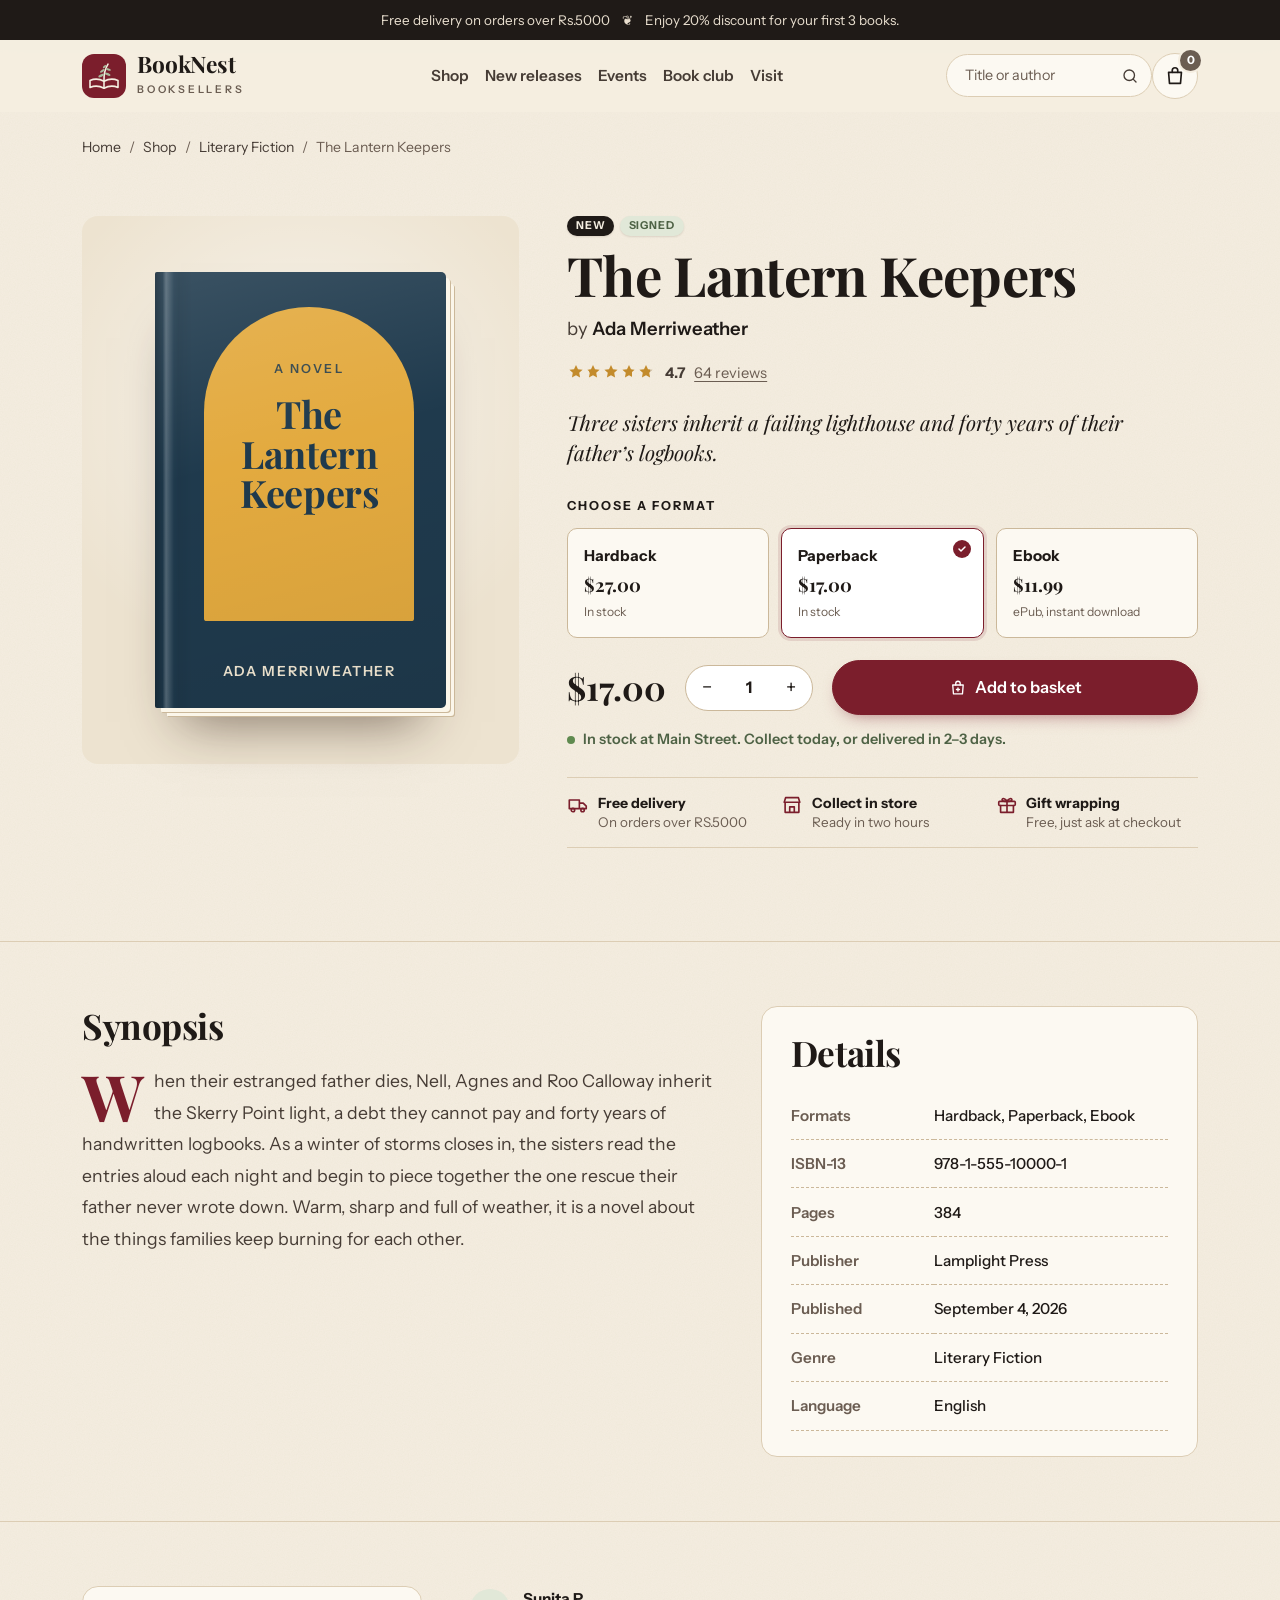
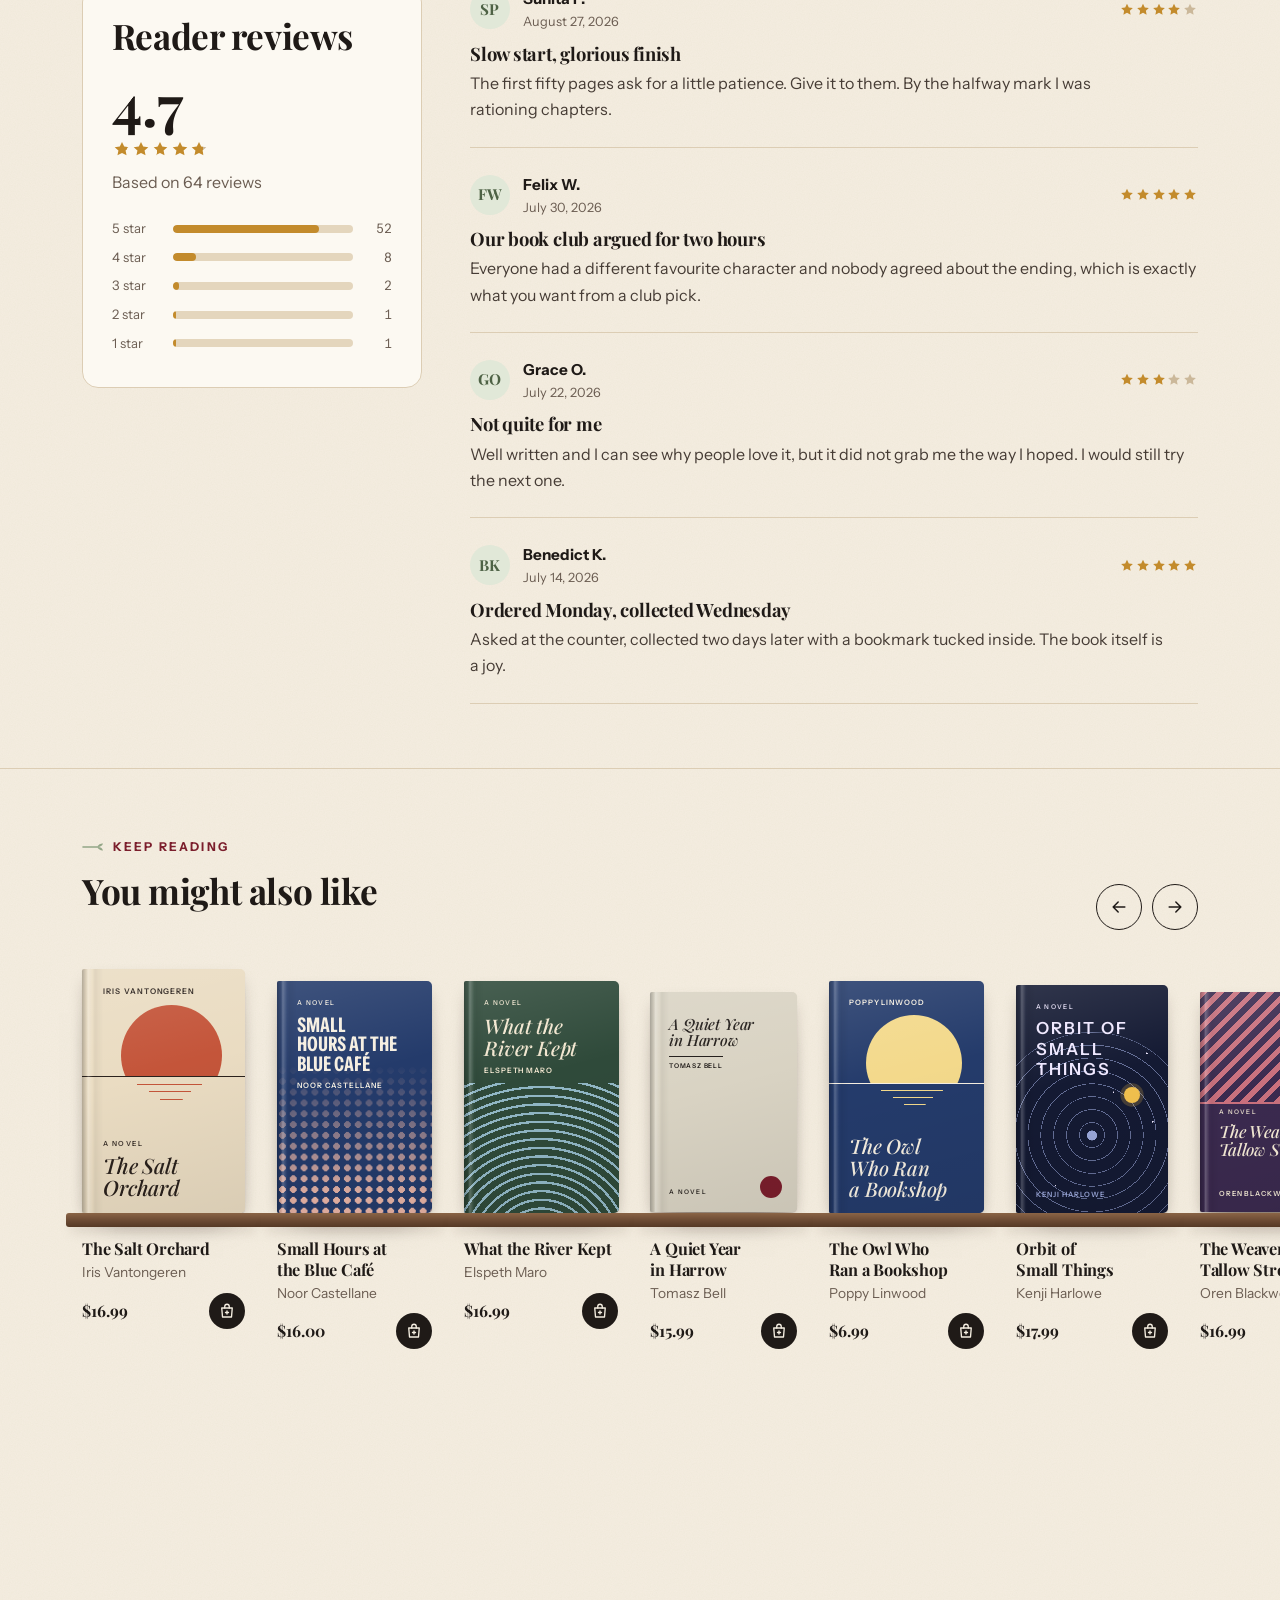
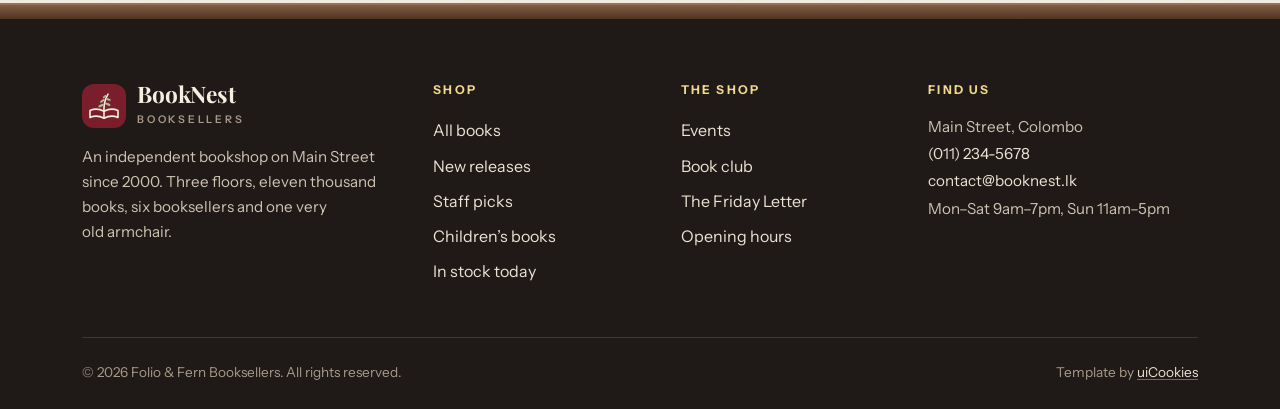
==== src/main/resources/static/book.html @ d65cfc0c "Frontend Added with integration to the books module. (Adding,viewing, editing and deleting books thr" ====
<!DOCTYPE html>
<html lang="en">
<head>
  <script>document.documentElement.classList.add('js')</script>
  <meta charset="utf-8">
  <meta name="viewport" content="width=device-width, initial-scale=1">
  <title>The Lantern Keepers by Ada Merriweather &mdash; Folio &amp; Fern Booksellers</title>
  <meta name="description" content="Three sisters inherit a failing lighthouse and forty years of their father’s logbooks. Buy The Lantern Keepers by Ada Merriweather in hardback, paperback or ebook from Folio &amp; Fern Booksellers.">
  <meta name="theme-color" content="#f5eee1">
  <link rel="icon" href="data:image/svg+xml,%3Csvg xmlns='http://www.w3.org/2000/svg' viewBox='0 0 44 44'%3E%3Crect width='44' height='44' rx='12' fill='%237b1e2c'/%3E%3Cpath d='M8 26.5c4.6-2 9.3-1.8 14 .8 4.7-2.6 9.4-2.8 14-.8v7c-4.6-2-9.3-1.8-14 .8-4.7-2.6-9.4-2.8-14-.8Z M22 26.6c-.2-6.2 1-11.6 4-16.4' fill='none' stroke='%23f5eee1' stroke-width='2'/%3E%3C/svg%3E">

  <link rel="preconnect" href="https://fonts.googleapis.com">
  <link rel="preconnect" href="https://fonts.gstatic.com" crossorigin>
  <link href="https://fonts.googleapis.com/css2?family=Instrument+Sans:wdth,wght@75..100,400..700&family=Playfair+Display:ital,wght@0,400..900;1,400..900&display=swap" rel="stylesheet">

  <link rel="stylesheet" href="css/vendor/bootstrap.min.css">
  <link rel="stylesheet" href="css/style.css">
</head>
<body>
  <a class="skip-link" href="#main">Skip to main content</a>

  <!-- ============================ ANNOUNCEMENT ============================ -->
  <aside class="announce" aria-label="Shop news">
    <div class="container">
      <p>Free delivery on orders over Rs.5000&nbsp; &nbsp; ❦&nbsp; &nbsp; Enjoy 20% discount for your first 3 books.</p>
    </div>
  </aside>

  <!-- ============================ HEADER ============================ -->
  <header class="site-header" data-header>
    <nav class="navbar navbar-expand-lg" aria-label="Main">
      <div class="container">
        <a class="brand" href="index.html" aria-label="Folio &amp; Fern Booksellers, home">
          <svg class="brand-mark" viewBox="0 0 44 44" aria-hidden="true">
            <rect width="44" height="44" rx="12" fill="#7b1e2c"/>
            <g fill="none" stroke="#f5eee1" stroke-width="1.6" stroke-linecap="round" stroke-linejoin="round">
              <path d="M8 26.5c4.6-2 9.3-1.8 14 .8 4.7-2.6 9.4-2.8 14-.8v7c-4.6-2-9.3-1.8-14 .8-4.7-2.6-9.4-2.8-14-.8Z"/>
              <path d="M22 27.3v7"/>
              <path d="M22 26.6c-.2-6.2 1-11.6 4-16.4"/>
            </g>
            <g fill="#a9bb9c">
              <ellipse cx="19.1" cy="21.6" rx="3.1" ry="1.25" transform="rotate(-28 19.1 21.6)"/>
              <ellipse cx="25.6" cy="20.2" rx="3.1" ry="1.25" transform="rotate(22 25.6 20.2)"/>
              <ellipse cx="20.4" cy="16.9" rx="2.7" ry="1.1" transform="rotate(-34 20.4 16.9)"/>
              <ellipse cx="26.4" cy="15.4" rx="2.5" ry="1.05" transform="rotate(18 26.4 15.4)"/>
              <ellipse cx="22.6" cy="12.6" rx="2.1" ry=".95" transform="rotate(-40 22.6 12.6)"/>
            </g>
          </svg>
          <span>
            <span class="brand-name">BookNest</span>
            <span class="brand-sub">Booksellers</span>
          </span>
        </a>

        <div class="header-actions order-lg-last">
          <button class="cart-btn" type="button" data-bs-toggle="offcanvas" data-bs-target="#cart" aria-controls="cart" aria-label="Open basket, 0 items" data-cart-button>
            <svg viewBox="0 0 24 24" fill="none" stroke="currentColor" stroke-width="1.8" stroke-linecap="round" stroke-linejoin="round" aria-hidden="true"><path d="M5 8h14l-1 12H6L5 8Z"/><path d="M9 8V6a3 3 0 0 1 6 0v2"/></svg>
            <span class="cart-count is-empty" data-cart-count aria-hidden="true">0</span>
          </button>
          <button class="navbar-toggler" type="button" data-bs-toggle="collapse" data-bs-target="#main-nav" aria-controls="main-nav" aria-expanded="false" aria-label="Toggle navigation">
            <span class="toggler-bar"></span>
            <span class="toggler-bar"></span>
            <span class="toggler-bar"></span>
          </button>
        </div>

        <div class="collapse navbar-collapse" id="main-nav">
          <ul class="navbar-nav mx-lg-auto">
            <li class="nav-item"><a class="nav-link" href="shop.html">Shop</a></li>
            <li class="nav-item"><a class="nav-link" href="index.html#new">New releases</a></li>
            <li class="nav-item"><a class="nav-link" href="index.html#events">Events</a></li>
            <li class="nav-item"><a class="nav-link" href="index.html#book-club">Book club</a></li>
            <li class="nav-item"><a class="nav-link" href="index.html#visit">Visit</a></li>
          </ul>
          <form class="nav-search" action="shop.html" method="get" role="search">
            <label class="visually-hidden" for="nav-q">Search books</label>
            <input id="nav-q" name="q" type="search" placeholder="Title or author" autocomplete="off">
            <button type="submit" aria-label="Search"><svg viewBox="0 0 24 24" fill="none" stroke="currentColor" stroke-width="1.8" stroke-linecap="round" stroke-linejoin="round" aria-hidden="true"><circle cx="11" cy="11" r="7"/><path d="m20 20-3.5-3.5"/></svg></button>
          </form>
        </div>
      </div>
    </nav>
  </header>

  <main id="main" data-book-page="the-lantern-keepers">
    <div class="container pt-4">
      <nav aria-label="Breadcrumb">
        <ol class="breadcrumb">
          <li class="breadcrumb-item"><a href="index.html">Home</a></li>
          <li class="breadcrumb-item"><a href="shop.html">Shop</a></li>
          <li class="breadcrumb-item"><a href="shop.html?genre=fiction" data-b-genre-link data-b="genre">Literary Fiction</a></li>
          <li class="breadcrumb-item active" aria-current="page" data-b="crumb">The Lantern Keepers</li>
        </ol>
      </nav>
    </div>

    <section class="book-main" aria-labelledby="book-title">
      <div class="container">
        <div class="row gy-5 gx-lg-5">
          <div class="col-lg-5">
            <div class="book-stage">
              <div class="book-object"><div data-cover="the-lantern-keepers" class="cover cover--arch " data-f="serif" style="--bg:#1f3a4d;--fg:#f4ead5;--ac:#e3aa3f;--ts:13.00cqi;" aria-hidden="true"><span class="cover-art"></span><span class="cover-text"><span class="cover-kicker">A Novel</span><span class="cover-title"><span>The</span> <span>Lantern</span> <span>Keepers</span></span><span class="cover-author">Ada Merriweather</span></span></div></div>
            </div>
          </div>
          <div class="col-lg-7 book-info">
            <div class="book-tags" data-b="tags"><span class="tag tag--new">New</span><span class="tag tag--signed">Signed</span></div>
            <h1 id="book-title" data-b="title">The Lantern Keepers</h1>
            <p class="book-by">by <strong data-b="author">Ada Merriweather</strong></p>
            <div class="book-rating">
              <span data-b="stars"><span class="stars" role="img" aria-label="Rated 4.7 out of 5"><span class="stars-fill" style="width:94%"></span></span></span>
              <strong data-b="rating">4.7</strong>
              <a href="#reviews" data-b="reviews">64 reviews</a>
            </div>
            <p class="book-blurb" data-b="blurb">Three sisters inherit a failing lighthouse and forty years of their father’s logbooks.</p>

            <fieldset class="format-picker">
              <legend>Choose a format</legend>
              <div class="format-options" data-format-options>
                <label class="format-option">
                  <input type="radio" name="format" value="hb">
                  <span class="format-name">Hardback</span>
                  <span class="format-price">$27.00</span>
                  <span class="format-meta">In stock</span>
                </label>
                <label class="format-option">
                  <input type="radio" name="format" value="pb" checked>
                  <span class="format-name">Paperback</span>
                  <span class="format-price">$17.00</span>
                  <span class="format-meta">In stock</span>
                </label>
                <label class="format-option">
                  <input type="radio" name="format" value="eb">
                  <span class="format-name">Ebook</span>
                  <span class="format-price">$11.99</span>
                  <span class="format-meta">ePub, instant download</span>
                </label>
              </div>
            </fieldset>

            <div class="buy-row">
              <p class="buy-price" data-b="price">$17.00</p>
              <div class="qty">
                <button type="button" data-qty-step="-1" aria-label="Decrease quantity">&minus;</button>
                <label class="visually-hidden" for="qty">Quantity</label>
                <input id="qty" type="number" min="1" max="10" value="1" inputmode="numeric" data-qty-input>
                <button type="button" data-qty-step="1" aria-label="Increase quantity">+</button>
              </div>
              <button type="button" class="btn btn-primary btn-lg" data-add-detail><svg viewBox="0 0 24 24" fill="none" stroke="currentColor" stroke-width="1.8" stroke-linecap="round" stroke-linejoin="round" aria-hidden="true"><path d="M5 8h14l-1 12H6L5 8Z"/><path d="M9 8V6a3 3 0 0 1 6 0v2"/><path d="M12 12v4M10 14h4"/></svg> Add to basket</button>
            </div>
            <p class="stock-line is-in" data-b="stock">In stock at Main Street. Collect today, or delivered in 2–3 days.</p>

            <ul class="perks">
              <li><svg viewBox="0 0 24 24" fill="none" stroke="currentColor" stroke-width="1.8" stroke-linecap="round" stroke-linejoin="round" aria-hidden="true"><path d="M2.5 6.5h11v9.5h-11zM13.5 10h4.2l3.3 3.3V16h-7.5"/><circle cx="6.5" cy="17.5" r="1.9"/><circle cx="17" cy="17.5" r="1.9"/></svg><span><strong>Free delivery</strong>On orders over RS.5000</span></li>
              <li><svg viewBox="0 0 24 24" fill="none" stroke="currentColor" stroke-width="1.8" stroke-linecap="round" stroke-linejoin="round" aria-hidden="true"><path d="M3.5 9 5 4h14l1.5 5M4.5 9v11h15V9M3.5 9h17M9.5 20v-6h5v6"/></svg><span><strong>Collect in store</strong>Ready in two hours</span></li>
              <li><svg viewBox="0 0 24 24" fill="none" stroke="currentColor" stroke-width="1.8" stroke-linecap="round" stroke-linejoin="round" aria-hidden="true"><rect x="3" y="8" width="18" height="4.5" rx="1"/><path d="M5 12.5V20h14v-7.5M12 8v12"/><path d="M12 8C10.5 4.8 6.8 4 6.6 6.4 6.4 8 9.8 8 12 8Zm0 0c1.5-3.2 5.2-4 5.4-1.6C17.6 8 14.2 8 12 8Z"/></svg><span><strong>Gift wrapping</strong>Free, just ask at checkout</span></li>
            </ul>

            <div class="book-note" data-pick hidden>
              <p class="book-note-label">From the shelf talker</p>
              <div class="note">
                <p class="note-text" data-pick-note></p>
                <p class="note-sig" data-pick-by></p>
              </div>
            </div>
          </div>
        </div>
      </div>
    </section>

    <section class="book-section" aria-labelledby="synopsis-title">
      <div class="container">
        <div class="row gy-5 gx-lg-5">
          <div class="col-lg-7">
            <h2 id="synopsis-title">Synopsis</h2>
            <p class="synopsis" data-b="synopsis">When their estranged father dies, Nell, Agnes and Roo Calloway inherit the Skerry Point light, a debt they cannot pay and forty years of handwritten logbooks. As a winter of storms closes in, the sisters read the entries aloud each night and begin to piece together the one rescue their father never wrote down. Warm, sharp and full of weather, it is a novel about the things families keep burning for each other.</p>
          </div>
          <div class="col-lg-5">
            <div class="details-card">
              <h2 id="details-title" class="h3">Details</h2>
              <table class="details-table" aria-labelledby="details-title">
                <tbody data-details>
                  <tr><th scope="row">Formats</th><td>Hardback, Paperback, Ebook</td></tr>
                  <tr><th scope="row">ISBN-13</th><td>978-1-555-10000-1</td></tr>
                  <tr><th scope="row">Pages</th><td>384</td></tr>
                  <tr><th scope="row">Publisher</th><td>Lamplight Press</td></tr>
                  <tr><th scope="row">Published</th><td>September 4, 2026</td></tr>
                  <tr><th scope="row">Genre</th><td>Literary Fiction</td></tr>
                  <tr><th scope="row">Language</th><td>English</td></tr>
                </tbody>
              </table>
            </div>
          </div>
        </div>
      </div>
    </section>

    <section class="book-section" id="reviews" aria-labelledby="reviews-title">
      <div class="container">
        <div class="row gy-5 gx-lg-5">
          <div class="col-lg-4">
            <div class="review-summary">
              <h2 id="reviews-title">Reader reviews</h2>
              <p class="review-score m-0" data-b="rating">4.7</p>
              <span data-b="stars"><span class="stars" role="img" aria-label="Rated 4.7 out of 5"><span class="stars-fill" style="width:94%"></span></span></span>
              <p class="text-soft m-0">Based on <span data-b="reviews">64 reviews</span></p>
              <ul class="review-bars" data-review-bars aria-label="Ratings breakdown">
                <li><span class="bar-label">5 star</span><span class="bar"><span style="width:81.25%"></span></span><span class="bar-count">52</span></li>
                <li><span class="bar-label">4 star</span><span class="bar"><span style="width:12.5%"></span></span><span class="bar-count">8</span></li>
                <li><span class="bar-label">3 star</span><span class="bar"><span style="width:3.125%"></span></span><span class="bar-count">2</span></li>
                <li><span class="bar-label">2 star</span><span class="bar"><span style="width:1.5625%"></span></span><span class="bar-count">1</span></li>
                <li><span class="bar-label">1 star</span><span class="bar"><span style="width:1.5625%"></span></span><span class="bar-count">1</span></li>
              </ul>
            </div>
          </div>
          <div class="col-lg-8">
            <ul class="review-list" data-review-list>
              <li class="review">
                <div class="review-head">
                  <span class="avatar" aria-hidden="true">SP</span>
                  <div><p class="review-name">Sunita P.</p><p class="review-date">August 27, 2026</p></div>
                  <span class="stars" role="img" aria-label="Rated 4 out of 5"><span class="stars-fill" style="width:80%"></span></span>
                </div>
                <h3 class="review-title">Slow start, glorious finish</h3>
                <p class="review-text">The first fifty pages ask for a little patience. Give it to them. By the halfway mark I was rationing chapters.</p>
              </li>
              <li class="review">
                <div class="review-head">
                  <span class="avatar" aria-hidden="true">FW</span>
                  <div><p class="review-name">Felix W.</p><p class="review-date">July 30, 2026</p></div>
                  <span class="stars" role="img" aria-label="Rated 5 out of 5"><span class="stars-fill" style="width:100%"></span></span>
                </div>
                <h3 class="review-title">Our book club argued for two hours</h3>
                <p class="review-text">Everyone had a different favourite character and nobody agreed about the ending, which is exactly what you want from a club pick.</p>
              </li>
              <li class="review">
                <div class="review-head">
                  <span class="avatar" aria-hidden="true">GO</span>
                  <div><p class="review-name">Grace O.</p><p class="review-date">July 22, 2026</p></div>
                  <span class="stars" role="img" aria-label="Rated 3 out of 5"><span class="stars-fill" style="width:60%"></span></span>
                </div>
                <h3 class="review-title">Not quite for me</h3>
                <p class="review-text">Well written and I can see why people love it, but it did not grab me the way I hoped. I would still try the next one.</p>
              </li>
              <li class="review">
                <div class="review-head">
                  <span class="avatar" aria-hidden="true">BK</span>
                  <div><p class="review-name">Benedict K.</p><p class="review-date">July 14, 2026</p></div>
                  <span class="stars" role="img" aria-label="Rated 5 out of 5"><span class="stars-fill" style="width:100%"></span></span>
                </div>
                <h3 class="review-title">Ordered Monday, collected Wednesday</h3>
                <p class="review-text">Asked at the counter, collected two days later with a bookmark tucked inside. The book itself is a joy.</p>
              </li>
            </ul>
          </div>
        </div>
      </div>
    </section>

    <section class="book-section" aria-labelledby="related-title">
      <div class="container">
        <div class="section-head section-head--row mb-2">
          <div>
            <p class="eyebrow">Keep reading</p>
            <h2 class="section-title" id="related-title">You might also like</h2>
          </div>
          <div class="shelf-nav">
            <button type="button" class="shelf-btn" data-shelf-prev aria-controls="related-track" aria-label="Scroll suggestions back"><svg viewBox="0 0 24 24" fill="none" stroke="currentColor" stroke-width="1.8" stroke-linecap="round" stroke-linejoin="round" aria-hidden="true"><path d="M19 12H5M11 6l-6 6 6 6"/></svg></button>
            <button type="button" class="shelf-btn" data-shelf-next aria-controls="related-track" aria-label="Scroll suggestions forward"><svg viewBox="0 0 24 24" fill="none" stroke="currentColor" stroke-width="1.8" stroke-linecap="round" stroke-linejoin="round" aria-hidden="true"><path d="M5 12h14M13 6l6 6-6 6"/></svg></button>
          </div>
        </div>
      </div>
      <div class="shelf" data-shelf>
        <div class="shelf-track" id="related-track" data-shelf-track tabindex="0" role="region" aria-label="Suggested books, scrolls sideways">
          <ul class="shelf-list" data-related>
            <li class="shelf-item" style="--s:1.03">
      <a class="shelf-cover" href="book.html?id=the-salt-orchard" tabindex="-1" aria-hidden="true"><div data-cover="the-salt-orchard" class="cover cover--sun " data-f="italic" style="--bg:#eadcc2;--fg:#2a211c;--ac:#c4553a;--ts:13.00cqi;" aria-hidden="true"><span class="cover-art"></span><span class="cover-text"><span class="cover-kicker">A Novel</span><span class="cover-title"><span>The</span> <span>Salt</span> <span>Orchard</span></span><span class="cover-author">Iris Vantongeren</span></span></div></a>
      <h3 class="shelf-title"><a href="book.html?id=the-salt-orchard">The Salt Orchard</a></h3>
      <p class="shelf-author">Iris Vantongeren</p>
      <div class="shelf-foot">
        <span class="shelf-price">$16.99</span>
        <button type="button" class="btn-add btn-add--sm" data-add="the-salt-orchard" data-format="pb" aria-label="Add The Salt Orchard, paperback, to basket"><svg viewBox="0 0 24 24" fill="none" stroke="currentColor" stroke-width="1.8" stroke-linecap="round" stroke-linejoin="round" aria-hidden="true"><path d="M5 8h14l-1 12H6L5 8Z"/><path d="M9 8V6a3 3 0 0 1 6 0v2"/><path d="M12 12v4M10 14h4"/></svg></button>
      </div>
    </li>
            <li class="shelf-item" style="--s:0.98">
      <a class="shelf-cover" href="book.html?id=small-hours-at-the-blue-cafe" tabindex="-1" aria-hidden="true"><div data-cover="small-hours-at-the-blue-cafe" class="cover cover--dots " data-f="sans" style="--bg:#243b6b;--fg:#f6efe1;--ac:#e8b4a6;--ts:13.00cqi;" aria-hidden="true"><span class="cover-art"></span><span class="cover-text"><span class="cover-kicker">A Novel</span><span class="cover-title"><span>Small</span> <span>Hours</span> <span>at</span> <span>the</span> <span>Blue</span> <span>Café</span></span><span class="cover-author">Noor Castellane</span></span></div></a>
      <h3 class="shelf-title"><a href="book.html?id=small-hours-at-the-blue-cafe">Small Hours at the Blue Café</a></h3>
      <p class="shelf-author">Noor Castellane</p>
      <div class="shelf-foot">
        <span class="shelf-price">$16.00</span>
        <button type="button" class="btn-add btn-add--sm" data-add="small-hours-at-the-blue-cafe" data-format="pb" aria-label="Add Small Hours at the Blue Café, paperback, to basket"><svg viewBox="0 0 24 24" fill="none" stroke="currentColor" stroke-width="1.8" stroke-linecap="round" stroke-linejoin="round" aria-hidden="true"><path d="M5 8h14l-1 12H6L5 8Z"/><path d="M9 8V6a3 3 0 0 1 6 0v2"/><path d="M12 12v4M10 14h4"/></svg></button>
      </div>
    </li>
            <li class="shelf-item" style="--s:0.98">
      <a class="shelf-cover" href="book.html?id=what-the-river-kept" tabindex="-1" aria-hidden="true"><div data-cover="what-the-river-kept" class="cover cover--waves " data-f="italic" style="--bg:#2f4a3a;--fg:#f1e6cf;--ac:#9cc3d5;--ts:13.00cqi;" aria-hidden="true"><span class="cover-art"></span><span class="cover-text"><span class="cover-kicker">A Novel</span><span class="cover-title"><span>What</span> <span>the</span> <span>River</span> <span>Kept</span></span><span class="cover-author">Elspeth Maro</span></span></div></a>
      <h3 class="shelf-title"><a href="book.html?id=what-the-river-kept">What the River Kept</a></h3>
      <p class="shelf-author">Elspeth Maro</p>
      <div class="shelf-foot">
        <span class="shelf-price">$16.99</span>
        <button type="button" class="btn-add btn-add--sm" data-add="what-the-river-kept" data-format="pb" aria-label="Add What the River Kept, paperback, to basket"><svg viewBox="0 0 24 24" fill="none" stroke="currentColor" stroke-width="1.8" stroke-linecap="round" stroke-linejoin="round" aria-hidden="true"><path d="M5 8h14l-1 12H6L5 8Z"/><path d="M9 8V6a3 3 0 0 1 6 0v2"/><path d="M12 12v4M10 14h4"/></svg></button>
      </div>
    </li>
            <li class="shelf-item" style="--s:0.93">
      <a class="shelf-cover" href="book.html?id=a-quiet-year-in-harrow" tabindex="-1" aria-hidden="true"><div data-cover="a-quiet-year-in-harrow" class="cover cover--line " data-f="italic" style="--bg:#d9d3c3;--fg:#1e1916;--ac:#7b1e2c;--ts:10.50cqi;" aria-hidden="true"><span class="cover-art"></span><span class="cover-text"><span class="cover-kicker">A Novel</span><span class="cover-title"><span>A</span> <span>Quiet</span> <span>Year</span> <span>in</span> <span>Harrow</span></span><span class="cover-author">Tomasz Bell</span></span></div></a>
      <h3 class="shelf-title"><a href="book.html?id=a-quiet-year-in-harrow">A Quiet Year in Harrow</a></h3>
      <p class="shelf-author">Tomasz Bell</p>
      <div class="shelf-foot">
        <span class="shelf-price">$15.99</span>
        <button type="button" class="btn-add btn-add--sm" data-add="a-quiet-year-in-harrow" data-format="pb" aria-label="Add A Quiet Year in Harrow, paperback, to basket"><svg viewBox="0 0 24 24" fill="none" stroke="currentColor" stroke-width="1.8" stroke-linecap="round" stroke-linejoin="round" aria-hidden="true"><path d="M5 8h14l-1 12H6L5 8Z"/><path d="M9 8V6a3 3 0 0 1 6 0v2"/><path d="M12 12v4M10 14h4"/></svg></button>
      </div>
    </li>
            <li class="shelf-item" style="--s:0.98">
      <a class="shelf-cover" href="book.html?id=the-owl-who-ran-a-bookshop" tabindex="-1" aria-hidden="true"><div data-cover="the-owl-who-ran-a-bookshop" class="cover cover--sun " data-f="italic" style="--bg:#243b6b;--fg:#f6efe1;--ac:#f3d98b;--ts:13.00cqi;" aria-hidden="true"><span class="cover-art"></span><span class="cover-text"><span class="cover-title"><span>The</span> <span>Owl</span> <span>Who</span> <span>Ran</span> <span>a</span> <span>Bookshop</span></span><span class="cover-author">Poppy Linwood</span></span></div></a>
      <h3 class="shelf-title"><a href="book.html?id=the-owl-who-ran-a-bookshop">The Owl Who Ran a Bookshop</a></h3>
      <p class="shelf-author">Poppy Linwood</p>
      <div class="shelf-foot">
        <span class="shelf-price">$6.99</span>
        <button type="button" class="btn-add btn-add--sm" data-add="the-owl-who-ran-a-bookshop" data-format="pb" aria-label="Add The Owl Who Ran a Bookshop, paperback, to basket"><svg viewBox="0 0 24 24" fill="none" stroke="currentColor" stroke-width="1.8" stroke-linecap="round" stroke-linejoin="round" aria-hidden="true"><path d="M5 8h14l-1 12H6L5 8Z"/><path d="M9 8V6a3 3 0 0 1 6 0v2"/><path d="M12 12v4M10 14h4"/></svg></button>
      </div>
    </li>
            <li class="shelf-item" style="--s:0.96">
      <a class="shelf-cover" href="book.html?id=orbit-of-small-things" tabindex="-1" aria-hidden="true"><div data-cover="orbit-of-small-things" class="cover cover--orbit " data-f="wide" style="--bg:#141a33;--fg:#efe8ff;--ac:#f2c14e;--ts:11.00cqi;--a2:#9aa7d9;" aria-hidden="true"><span class="cover-art"></span><span class="cover-text"><span class="cover-kicker">A Novel</span><span class="cover-title"><span>Orbit</span> <span>of</span> <span>Small</span> <span>Things</span></span><span class="cover-author">Kenji Harlowe</span></span></div></a>
      <h3 class="shelf-title"><a href="book.html?id=orbit-of-small-things">Orbit of Small Things</a></h3>
      <p class="shelf-author">Kenji Harlowe</p>
      <div class="shelf-foot">
        <span class="shelf-price">$17.99</span>
        <button type="button" class="btn-add btn-add--sm" data-add="orbit-of-small-things" data-format="pb" aria-label="Add Orbit of Small Things, paperback, to basket"><svg viewBox="0 0 24 24" fill="none" stroke="currentColor" stroke-width="1.8" stroke-linecap="round" stroke-linejoin="round" aria-hidden="true"><path d="M5 8h14l-1 12H6L5 8Z"/><path d="M9 8V6a3 3 0 0 1 6 0v2"/><path d="M12 12v4M10 14h4"/></svg></button>
      </div>
    </li>
            <li class="shelf-item" style="--s:0.93">
      <a class="shelf-cover" href="book.html?id=the-weaver-of-tallow-street" tabindex="-1" aria-hidden="true"><div data-cover="the-weaver-of-tallow-street" class="cover cover--stripes " data-f="italic" style="--bg:#3b2a4f;--fg:#f4ead5;--ac:#c9707d;--ts:11.50cqi;" aria-hidden="true"><span class="cover-art"></span><span class="cover-text"><span class="cover-kicker">A Novel</span><span class="cover-title"><span>The</span> <span>Weaver</span> <span>of</span> <span>Tallow</span> <span>Street</span></span><span class="cover-author">Oren Blackwood</span></span></div></a>
      <h3 class="shelf-title"><a href="book.html?id=the-weaver-of-tallow-street">The Weaver of Tallow Street</a></h3>
      <p class="shelf-author">Oren Blackwood</p>
      <div class="shelf-foot">
        <span class="shelf-price">$16.99</span>
        <button type="button" class="btn-add btn-add--sm" data-add="the-weaver-of-tallow-street" data-format="pb" aria-label="Add The Weaver of Tallow Street, paperback, to basket"><svg viewBox="0 0 24 24" fill="none" stroke="currentColor" stroke-width="1.8" stroke-linecap="round" stroke-linejoin="round" aria-hidden="true"><path d="M5 8h14l-1 12H6L5 8Z"/><path d="M9 8V6a3 3 0 0 1 6 0v2"/><path d="M12 12v4M10 14h4"/></svg></button>
      </div>
    </li>
            <li class="shelf-item" style="--s:1.00">
      <a class="shelf-cover" href="book.html?id=moss-stone-and-starlight" tabindex="-1" aria-hidden="true"><div data-cover="moss-stone-and-starlight" class="cover cover--peaks " data-f="serif" style="--bg:#141a33;--fg:#f2e9d0;--ac:#3d5a45;--ts:13.00cqi;--a2:#5d7a5a;" aria-hidden="true"><span class="cover-art"></span><span class="cover-text"><span class="cover-title"><span>Moss,</span> <span>Stone</span> <span>&amp;</span> <span>Starlight</span></span><span class="cover-author">Leif Andersen-Hart</span></span></div></a>
      <h3 class="shelf-title"><a href="book.html?id=moss-stone-and-starlight">Moss, Stone &amp; Starlight</a></h3>
      <p class="shelf-author">Leif Andersen-Hart</p>
      <div class="shelf-foot">
        <span class="shelf-price">$16.99</span>
        <button type="button" class="btn-add btn-add--sm" data-add="moss-stone-and-starlight" data-format="pb" aria-label="Add Moss, Stone &amp; Starlight, paperback, to basket"><svg viewBox="0 0 24 24" fill="none" stroke="currentColor" stroke-width="1.8" stroke-linecap="round" stroke-linejoin="round" aria-hidden="true"><path d="M5 8h14l-1 12H6L5 8Z"/><path d="M9 8V6a3 3 0 0 1 6 0v2"/><path d="M12 12v4M10 14h4"/></svg></button>
      </div>
    </li>
          </ul>
        </div>
      </div>
    </section>
  </main>

  <!-- ============================ FOOTER ============================ -->
  <footer class="site-footer">
    <div class="footer-shelf" aria-hidden="true">
      <div class="spines" data-spines></div>
    </div>
    <div class="footer-main">
      <div class="container">
        <div class="footer-grid">
          <div>
            <a class="brand" href="index.html" aria-label="Folio &amp; Fern Booksellers, home">
              <svg class="brand-mark" viewBox="0 0 44 44" aria-hidden="true">
            <rect width="44" height="44" rx="12" fill="#7b1e2c"/>
            <g fill="none" stroke="#f5eee1" stroke-width="1.6" stroke-linecap="round" stroke-linejoin="round">
              <path d="M8 26.5c4.6-2 9.3-1.8 14 .8 4.7-2.6 9.4-2.8 14-.8v7c-4.6-2-9.3-1.8-14 .8-4.7-2.6-9.4-2.8-14-.8Z"/>
              <path d="M22 27.3v7"/>
              <path d="M22 26.6c-.2-6.2 1-11.6 4-16.4"/>
            </g>
            <g fill="#a9bb9c">
              <ellipse cx="19.1" cy="21.6" rx="3.1" ry="1.25" transform="rotate(-28 19.1 21.6)"/>
              <ellipse cx="25.6" cy="20.2" rx="3.1" ry="1.25" transform="rotate(22 25.6 20.2)"/>
              <ellipse cx="20.4" cy="16.9" rx="2.7" ry="1.1" transform="rotate(-34 20.4 16.9)"/>
              <ellipse cx="26.4" cy="15.4" rx="2.5" ry="1.05" transform="rotate(18 26.4 15.4)"/>
              <ellipse cx="22.6" cy="12.6" rx="2.1" ry=".95" transform="rotate(-40 22.6 12.6)"/>
            </g>
          </svg>
              <span>
                <span class="brand-name">BookNest</span>
                <span class="brand-sub">Booksellers</span>
              </span>
            </a>
            <p class="footer-about">An independent bookshop on Main Street since 2000. Three floors, eleven thousand books, six booksellers and one very old armchair.</p>
          </div>
          <div class="footer-col">
            <h2>Shop</h2>
            <ul class="footer-links">
              <li><a href="shop.html">All books</a></li>
              <li><a href="index.html#new">New releases</a></li>
              <li><a href="shop.html?picks=1">Staff picks</a></li>
              <li><a href="shop.html?genre=kids">Children&rsquo;s books</a></li>
              <li><a href="shop.html?stock=1">In stock today</a></li>
            </ul>
          </div>
          <div class="footer-col">
            <h2>The shop</h2>
            <ul class="footer-links">
              <li><a href="index.html#events">Events</a></li>
              <li><a href="index.html#book-club">Book club</a></li>
              <li><a href="index.html#newsletter">The Friday Letter</a></li>
              <li><a href="index.html#visit">Opening hours</a></li>
            </ul>
          </div>
          <div class="footer-col">
            <h2>Find us</h2>
            <address class="footer-address">
              Main Street, Colombo<br>
              <a href="tel:+15550142270">(011) 234-5678</a><br>
              <a href="mailto:hello@example.com">contact@booknest.lk</a><br>
              Mon&ndash;Sat 9am&ndash;7pm, Sun 11am&ndash;5pm
            </address>
          </div>
        </div>
        <div class="footer-bottom">
          <p class="m-0">&copy; <span data-year>2026</span> Folio &amp; Fern Booksellers. All rights reserved.</p>
          <p class="m-0">Template by <a href="https://uicookies.com/">uiCookies</a></p>
        </div>
      </div>
    </div>
  </footer>

  <!-- ============================ BASKET DRAWER ============================ -->
  <div class="offcanvas offcanvas-end cart-drawer" tabindex="-1" id="cart" aria-labelledby="cart-title">
    <div class="offcanvas-header">
      <h2 class="offcanvas-title" id="cart-title" tabindex="-1">Your basket <span data-cart-heading-count></span></h2>
      <button type="button" class="btn-close" data-bs-dismiss="offcanvas" aria-label="Close basket"></button>
    </div>
    <div class="cart-ship">
      <p data-ship-msg>You are <strong>$35.00</strong> away from free delivery.</p>
      <div class="ship-track" aria-hidden="true"><span data-ship-bar></span></div>
    </div>
    <div class="offcanvas-body">
      <ul class="cart-lines" data-cart-items aria-label="Books in your basket"></ul>
      <div class="cart-empty" data-cart-empty>
        <svg viewBox="0 0 120 110" aria-hidden="true">
          <path d="M22 38h76l-6 62H28Z" fill="#ede3d0" stroke="#6b5d52" stroke-width="2" stroke-linejoin="round"/>
          <path d="M44 38V28a16 16 0 0 1 32 0v10" fill="none" stroke="#6b5d52" stroke-width="2" stroke-linecap="round"/>
          <path d="M60 58c-.3 9 1.2 17 5 24" fill="none" stroke="#4e6245" stroke-width="2" stroke-linecap="round"/>
          <g fill="#93a687"><ellipse cx="56" cy="66" rx="5" ry="2" transform="rotate(-30 56 66)"/><ellipse cx="66" cy="63" rx="5" ry="2" transform="rotate(25 66 63)"/><ellipse cx="57" cy="74" rx="4.6" ry="1.9" transform="rotate(-25 57 74)"/><ellipse cx="67.5" cy="72" rx="4.4" ry="1.8" transform="rotate(30 67.5 72)"/></g>
        </svg>
        <h3>Your basket is empty</h3>
        <p>Staff picks are a good place to start.</p>
        <a class="btn btn-primary" href="shop.html?picks=1">Browse staff picks</a>
      </div>
    </div>
    <div class="cart-footer" data-cart-footer hidden>
      <dl class="cart-total"><dt>Subtotal</dt><dd data-cart-subtotal>$0.00</dd></dl>
      <p class="small mb-3">Delivery and tax are worked out at checkout. Collecting from Wren Street is always free.</p>
      <button type="button" class="btn btn-primary btn-lg w-100" data-checkout>Checkout</button>
      <p class="cart-note" data-checkout-note hidden role="status">Checkout is not connected in this template. Link this button to your shop platform or payment provider to take orders.</p>
    </div>
  </div>

  <!-- Visual toast (screen readers get the live region below instead) -->
  <div class="toast-lite" data-toast aria-hidden="true">
    <div class="toast-cover" data-toast-cover></div>
    <div class="toast-text"><em>Added to basket</em><strong data-toast-title></strong><span data-toast-format></span></div>
    <button type="button" tabindex="-1" data-toast-open>View</button>
  </div>
  <div class="visually-hidden" aria-live="polite" data-live></div>

  <script src="js/vendor/bootstrap.bundle.min.js"></script>
  <script src="js/main.js"></script>
</body>
</html>
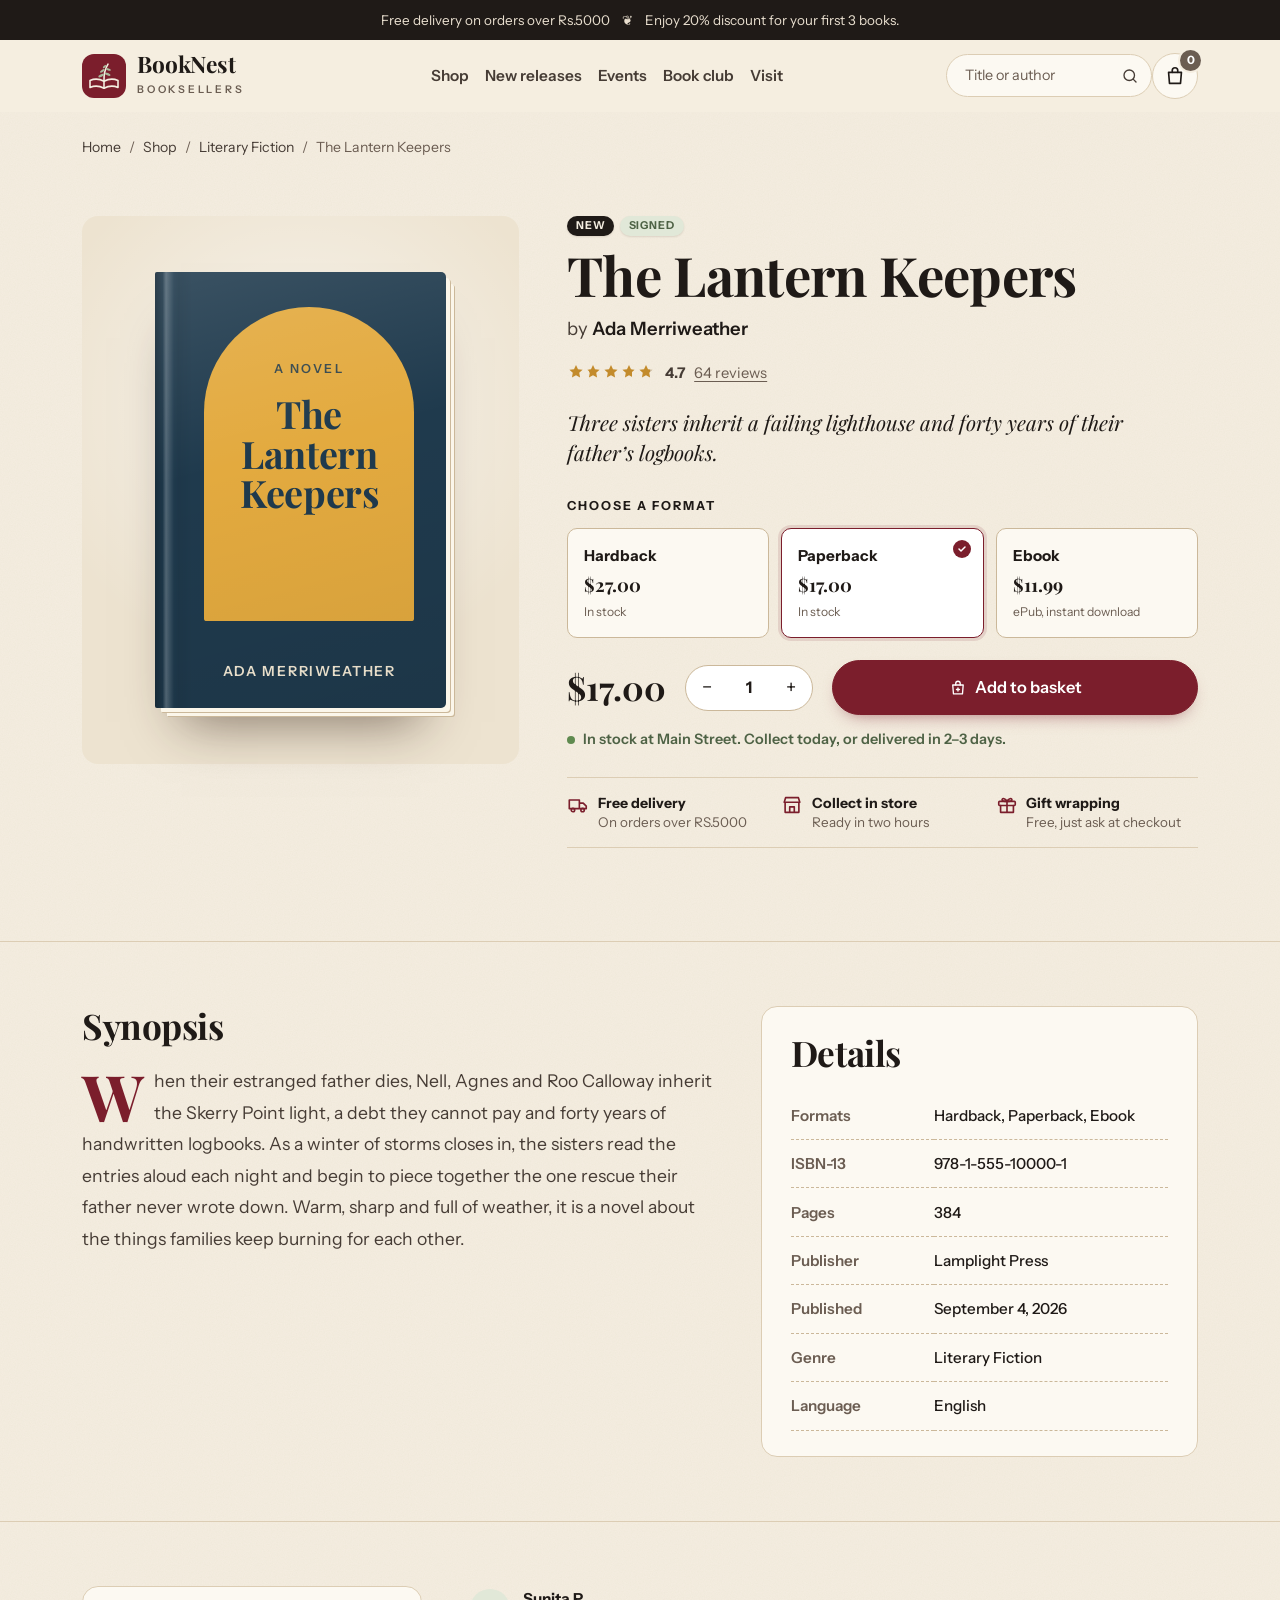
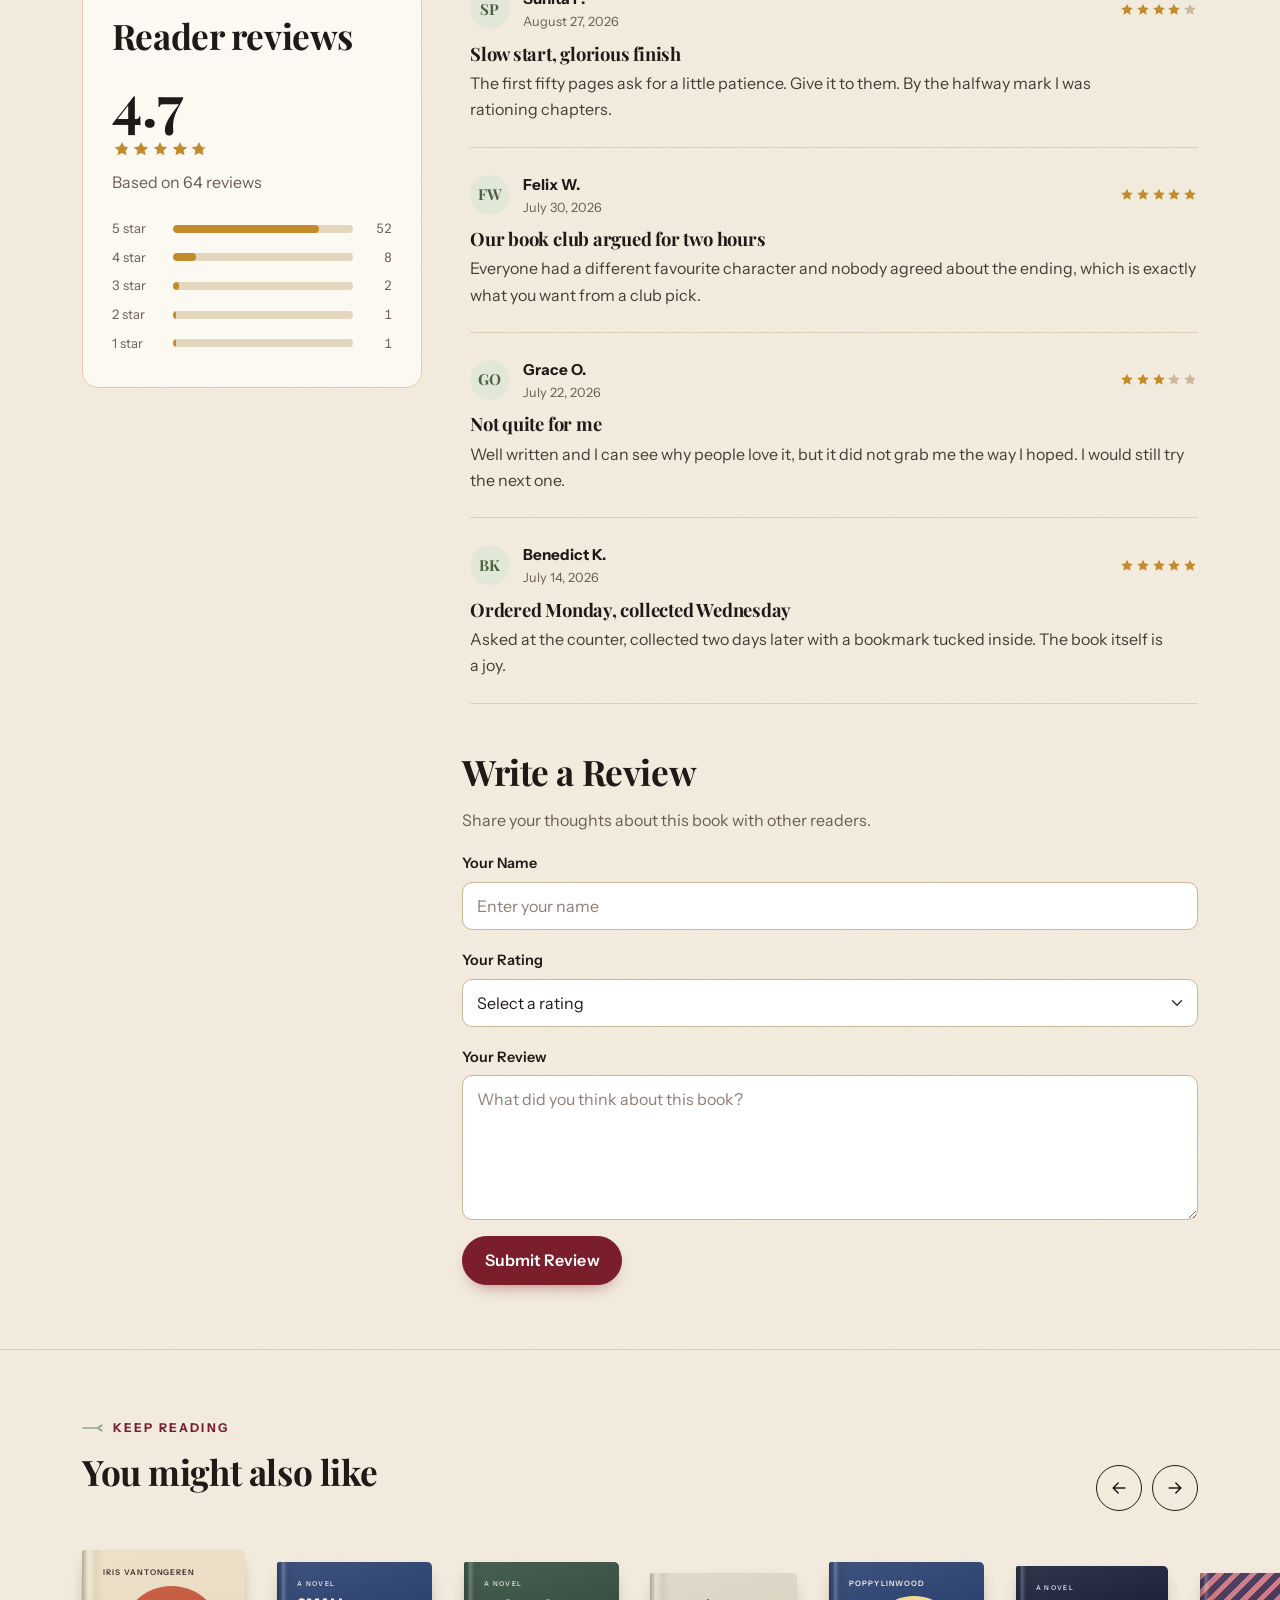
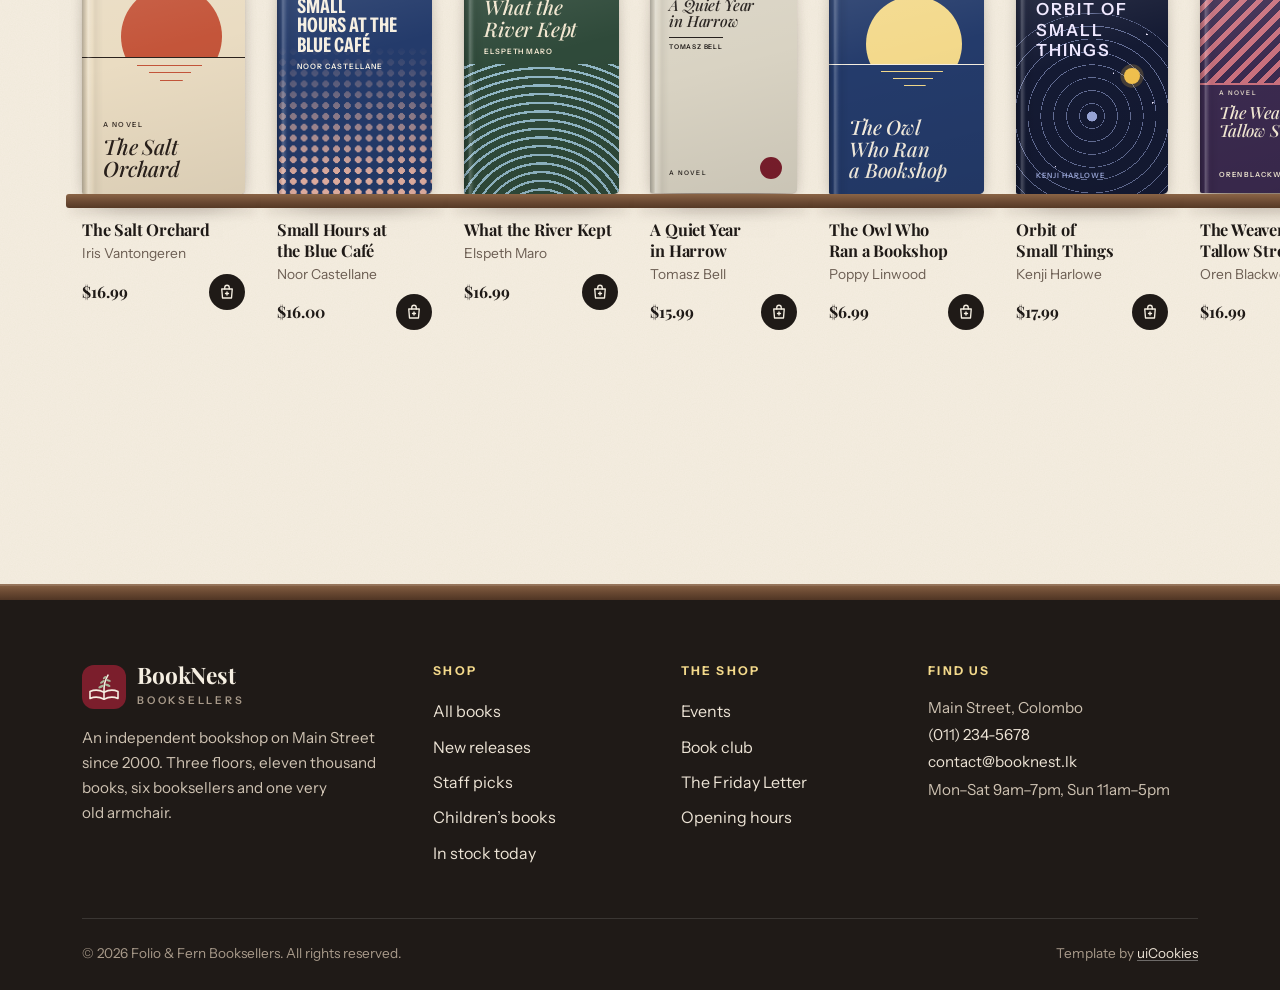
==== commit e725019f: "Adding UI parts" ====
--- a/src/main/resources/static/book.html
+++ b/src/main/resources/static/book.html
@@ -253,6 +253,82 @@
             </ul>
           </div>
         </div>
+		  <div class="row mt-5">
+    <div class="col-lg-8 offset-lg-4">
+
+        <div class="review-form-card">
+
+            <h2 class="h3 mb-3">Write a Review</h2>
+
+            <p class="text-soft">
+                Share your thoughts about this book with other readers.
+            </p>
+
+            <form id="reviewForm">
+
+                <div class="mb-3">
+                    <label for="reviewerName" class="form-label">
+                        Your Name
+                    </label>
+
+                    <input
+                        type="text"
+                        class="form-control"
+                        id="reviewerName"
+                        required
+                        maxlength="100"
+                        placeholder="Enter your name">
+                </div>
+
+                <div class="mb-3">
+                    <label for="reviewRating" class="form-label">
+                        Your Rating
+                    </label>
+
+                    <select
+                        class="form-select"
+                        id="reviewRating"
+                        required>
+
+                        <option value="">Select a rating</option>
+                        <option value="5">★★★★★ - Excellent</option>
+                        <option value="4">★★★★ - Very Good</option>
+                        <option value="3">★★★ - Good</option>
+                        <option value="2">★★ - Fair</option>
+                        <option value="1">★ - Poor</option>
+
+                    </select>
+                </div>
+
+                <div class="mb-3">
+                    <label for="reviewComment" class="form-label">
+                        Your Review
+                    </label>
+
+                    <textarea
+                        class="form-control"
+                        id="reviewComment"
+                        rows="5"
+                        required
+                        maxlength="2000"
+                        placeholder="What did you think about this book?"></textarea>
+                </div>
+
+                <div id="reviewMessage"
+                     class="mb-3"
+                     role="status"
+                     aria-live="polite"></div>
+
+                <button type="submit" class="btn btn-primary">
+                    Submit Review
+                </button>
+
+            </form>
+
+        </div>
+
+    </div>
+</div>
       </div>
     </section>
 
